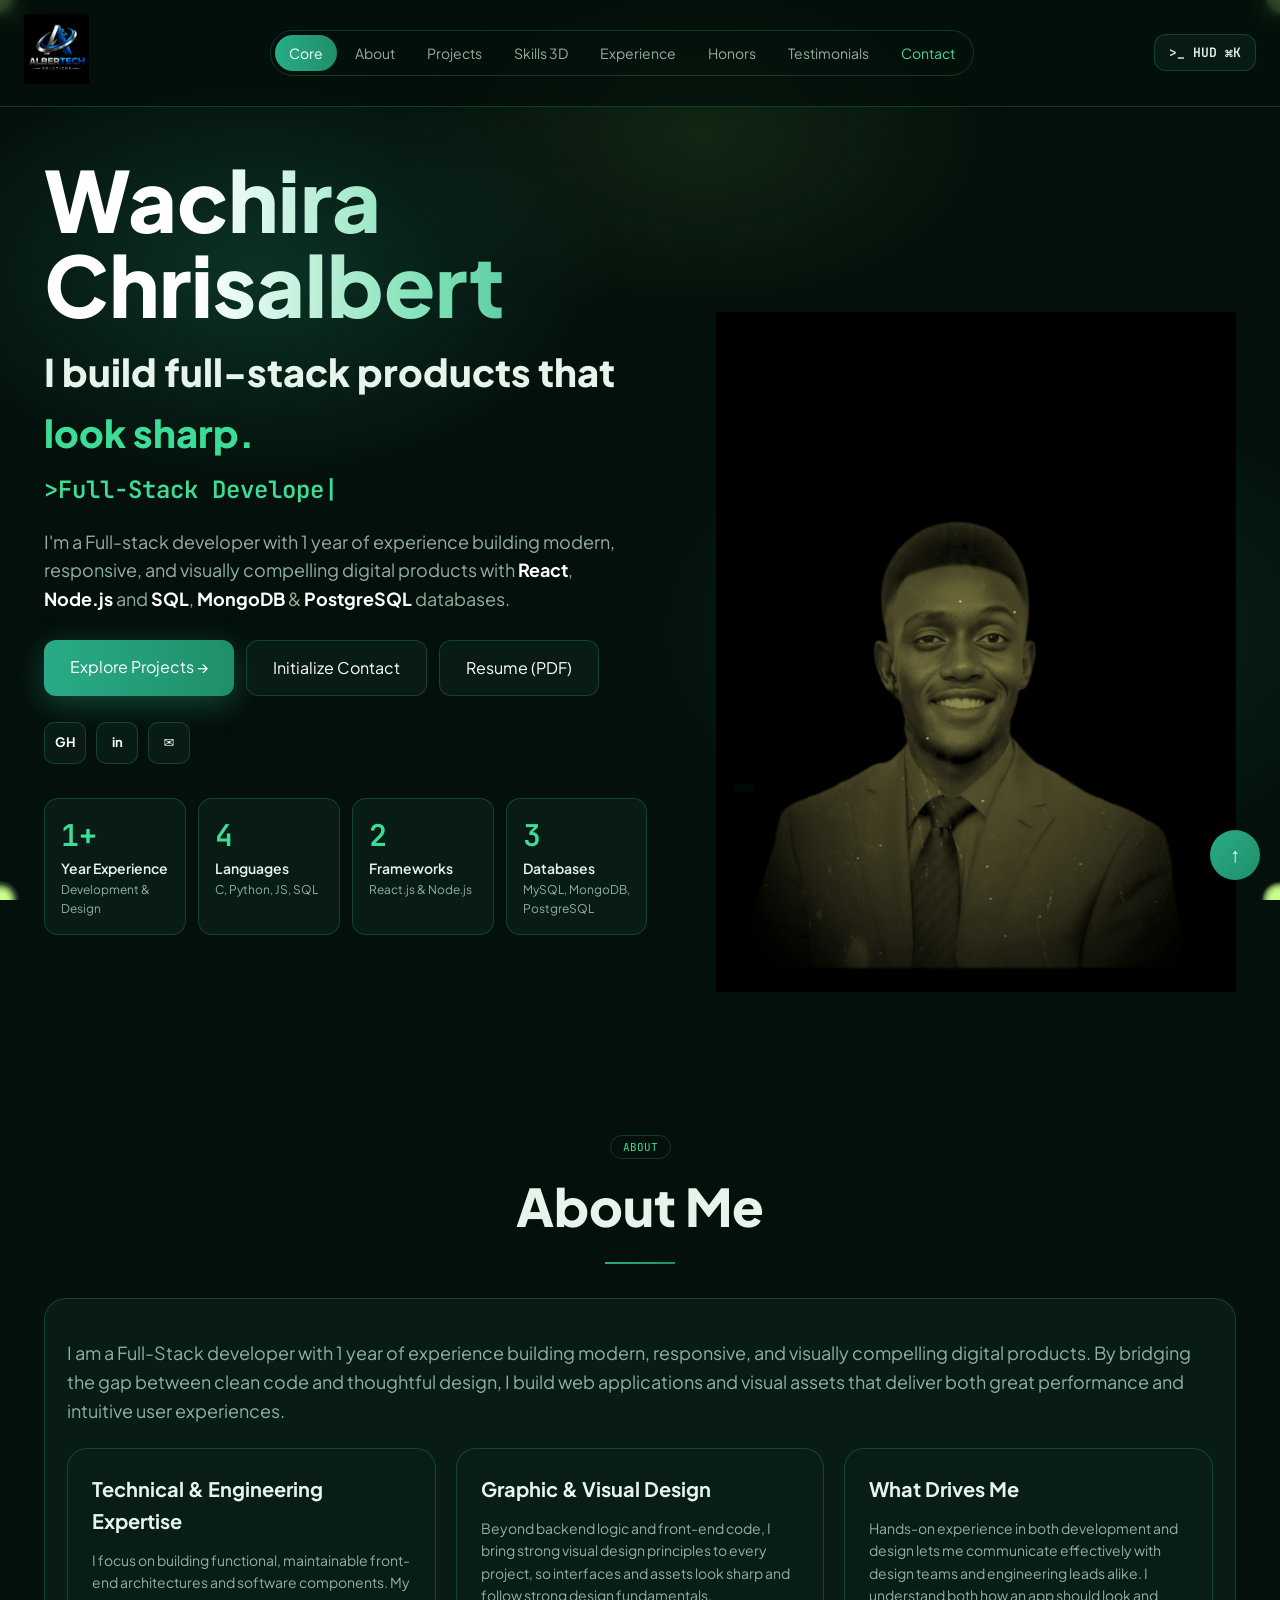
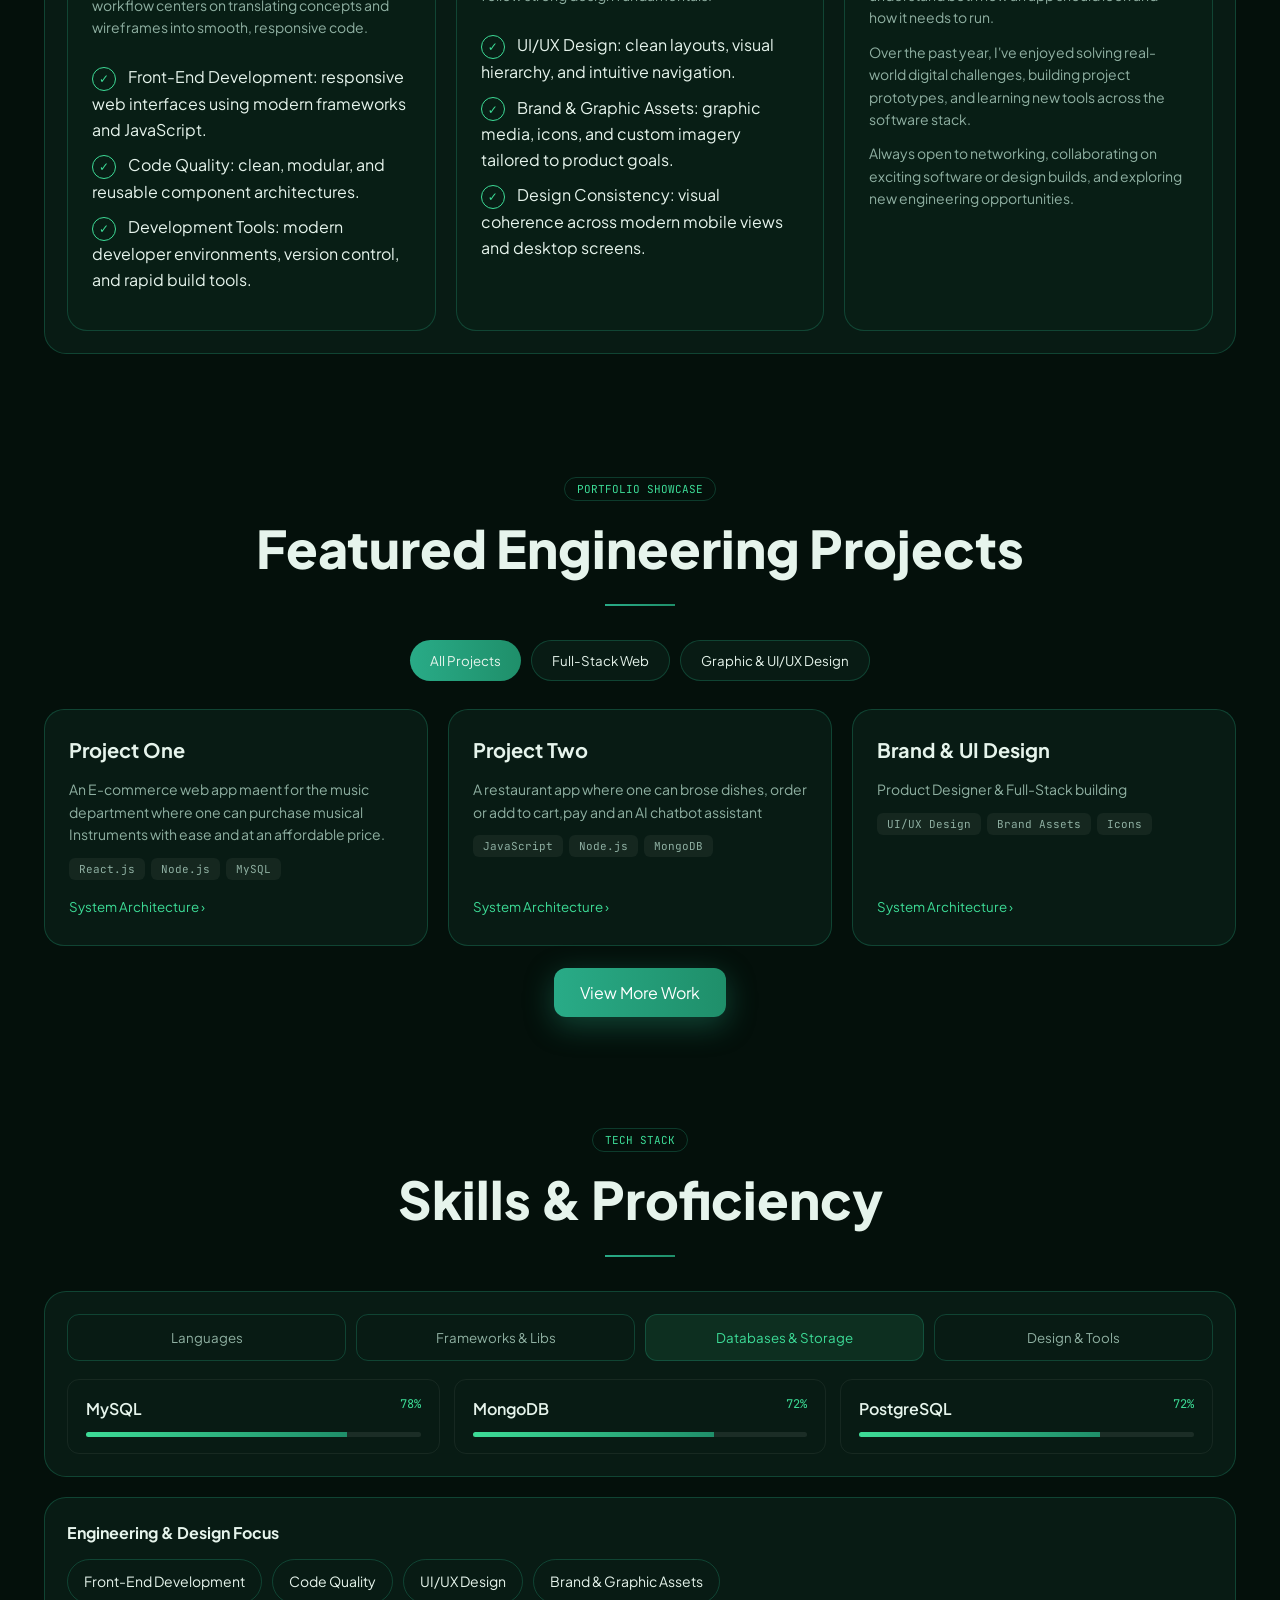
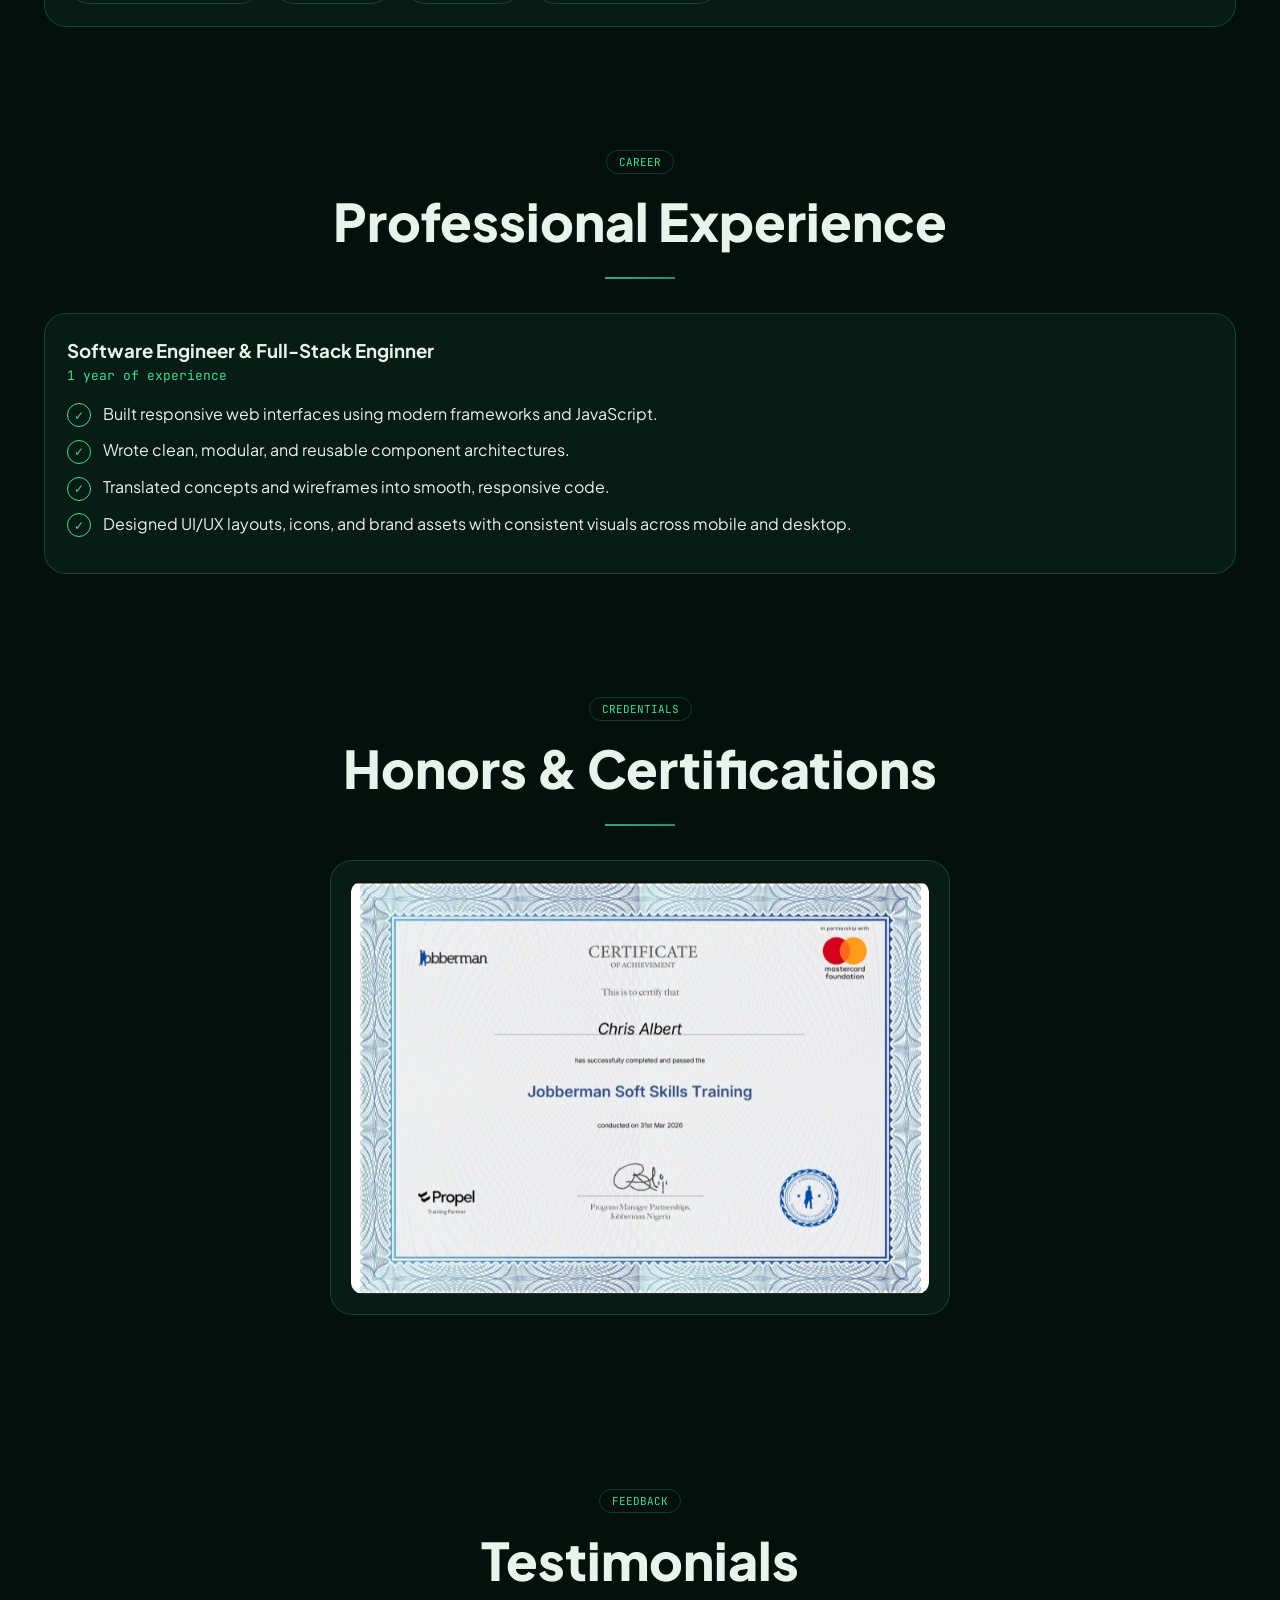
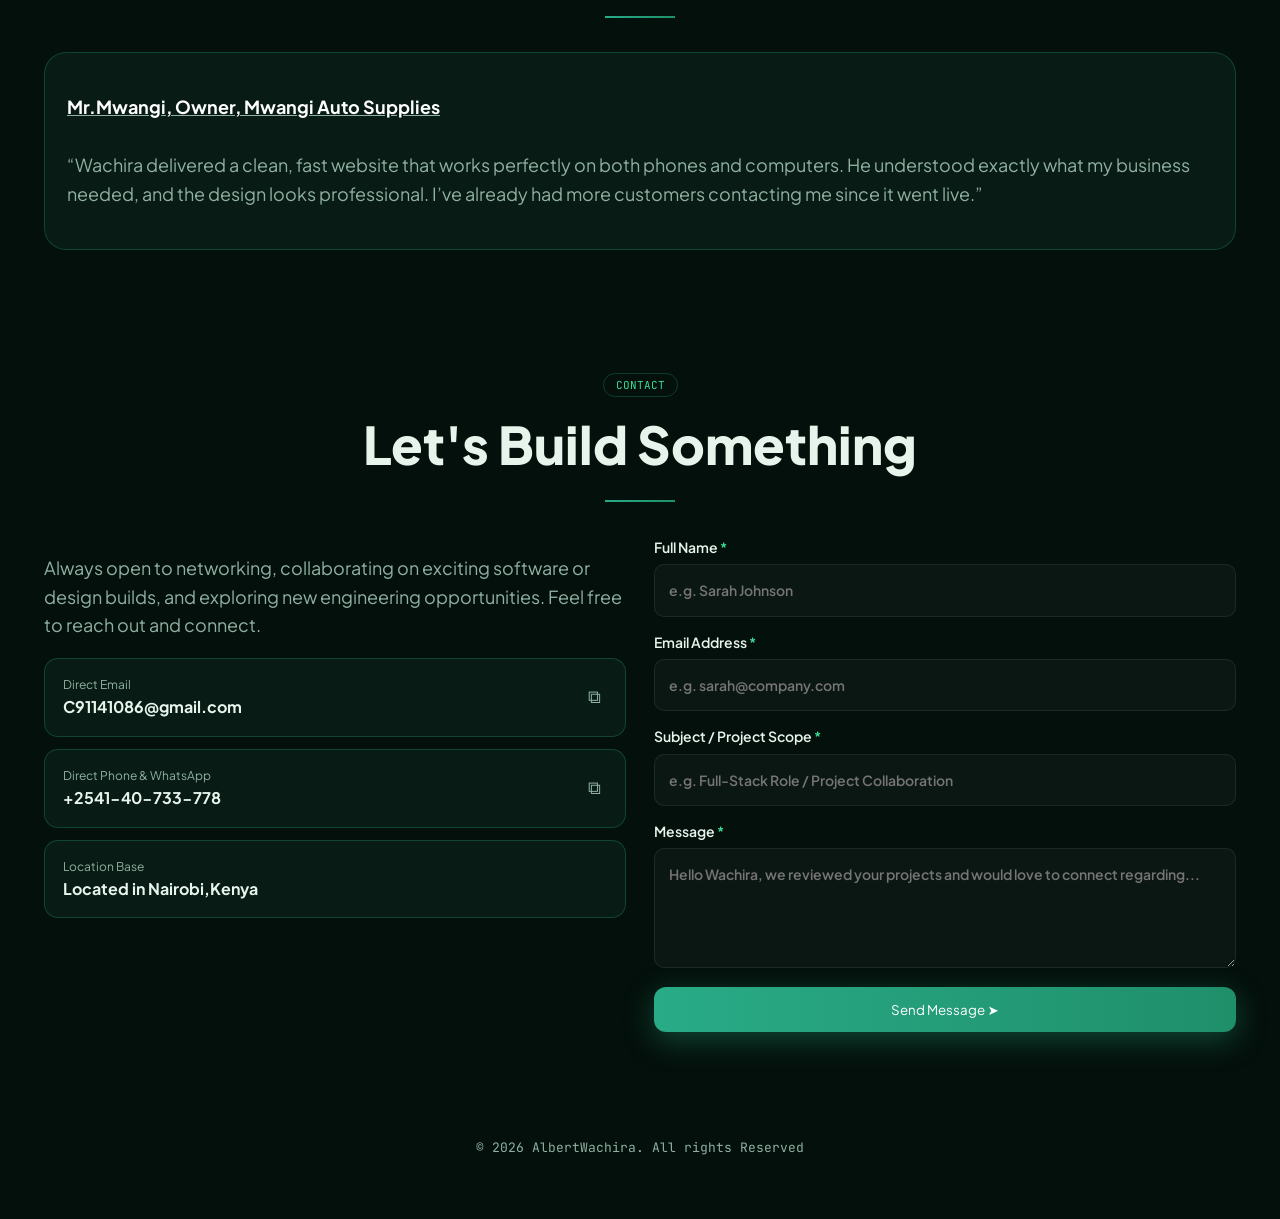
==== wachira-portfolio/index.html @ d49b5903 "my potiforlio" ====
<!DOCTYPE html>
<html lang="en">
<head>
<meta charset="utf-8">
<meta name="viewport" content="width=device-width, initial-scale=1, viewport-fit=cover">

<title>Wachira Chrisalbert | Full-Stack Developer</title>
<link href="https://fonts.googleapis.com/css2?family=Plus+Jakarta+Sans:wght@400;600;800&family=JetBrains+Mono:wght@400;600&display=swap" rel="stylesheet">
<link rel="stylesheet" href="style.css">
</head>
<body>
<div class="mist"></div><canvas id="sky"></canvas>
<header>
  <div class="logo"><img src="../images/ChatGPT Image Aug 20, 2026, 05_46_05 PM (1).png" alt="" width="65" height="70"></div>
  <nav id="nav">
    <a href="#core" class="on">Core</a><a href="#about">About</a><a href="#projects">Projects</a><a href="#skills">Skills 3D</a><a href="#exp">Experience</a><a href="#honors">Honors</a><a href="#testi">Testimonials</a><a href="#contact" class="ct">Contact</a>
  </nav>
  <button class="hud" onclick="document.getElementById('contact').scrollIntoView()">&gt;_ HUD ⌘K</button>
  <button class="burger" id="burger" aria-label="Toggle menu" aria-expanded="false"><span></span><span></span><span></span></button>
</header>

<main>
<section id="core" class="hero">
  <div>
    <h1>Wachira Chrisalbert</h1>
    <h2 class="tag">I build full-stack products that <em>look sharp.</em></h2>
    <div class="typed" id="typed"></div>
    <p class="lead">I'm a Full-stack developer with 1 year of experience building modern, responsive, and visually compelling digital products with <b>React</b>, <b>Node.js</b> and <b>SQL</b>, <b>MongoDB</b> &amp; <b>PostgreSQL</b> databases.</p>
    <div class="btns"><a class="btn pri" href="#projects">Explore Projects →</a><a class="btn" href="#contact">Initialize Contact</a><a class="btn" href="#">Resume (PDF)</a></div>
    <div class="soc"><a href="#">GH</a><a href="#">in</a><a href="#contact">✉</a></div>
    <div class="stats">
      <div class="stat"><b>1+</b><span>Year Experience</span><small>Development &amp; Design</small></div>
      <div class="stat"><b>4</b><span>Languages</span><small>C, Python, JS, SQL</small></div>
      <div class="stat"><b>2</b><span>Frameworks</span><small>React.js &amp; Node.js</small></div>
      <div class="stat"><b>3</b><span>Databases</span><small>MySQL, MongoDB, PostgreSQL</small></div>
    </div>
  </div>
  <div>
    <!-- <div class="modes"><button class="on" data-m="core">3D Quantum Core</button><button data-m="id">Holo Identity</button></div> -->
    <div class="stage">
      <!-- <div id="coreV"><div class="ring"></div><div class="orb"></div></div> -->
      <div class="photo" id="idV"><div><br><small><img src="../images/Dofoto_20260329_093539762 (1).jpg" alt=""></small></div><div class="cap"></div></div>
    </div>
  </div>
</section>
  <br><br>
<section id="about"><div class="sec-h"><br><span class="chip">ABOUT</span><br><h2>About Me</h2><hr></div>
  <div class="panel">
    <p class="lead" style="max-width:none">I am a Full-Stack developer with 1 year of experience building modern, responsive, and visually compelling digital products. By bridging the gap between clean code and thoughtful design, I build web applications and visual assets that deliver both great performance and intuitive user experiences.</p>
    <div class="grid3" style="margin-top:22px">
      <div class="card"><h3>Technical &amp; Engineering Expertise</h3><p>I focus on building functional, maintainable front-end architectures and software components. My workflow centers on translating concepts and wireframes into smooth, responsive code.</p>
        <ul class="ck"><li>Front-End Development: responsive web interfaces using modern frameworks and JavaScript.</li><li>Code Quality: clean, modular, and reusable component architectures.</li><li>Development Tools: modern developer environments, version control, and rapid build tools.</li></ul></div>
      <div class="card"><h3>Graphic &amp; Visual Design</h3><p>Beyond backend logic and front-end code, I bring strong visual design principles to every project, so interfaces and assets look sharp and follow strong design fundamentals.</p>
        <ul class="ck"><li>UI/UX Design: clean layouts, visual hierarchy, and intuitive navigation.</li><li>Brand &amp; Graphic Assets: graphic media, icons, and custom imagery tailored to product goals.</li><li>Design Consistency: visual coherence across modern mobile views and desktop screens.</li></ul></div>
      <div class="card"><h3>What Drives Me</h3><p>Hands-on experience in both development and design lets me communicate effectively with design teams and engineering leads alike. I understand both how an app should look and how it needs to run.</p><p>Over the past year, I've enjoyed solving real-world digital challenges, building project prototypes, and learning new tools across the software stack.</p><p>Always open to networking, collaborating on exciting software or design builds, and exploring new engineering opportunities.</p></div>
    </div>
  </div>
</section>

<section id="projects">
  <div class="sec-h"><span class="chip">PORTFOLIO SHOWCASE</span><h2>Featured Engineering Projects</h2><hr></div>
  <div class="filters" id="filters"><button class="on" data-f="all">All Projects</button><button data-f="web">Full-Stack Web</button><button data-f="design">Graphic &amp; UI/UX Design</button></div>
  <div class="grid3" id="pgrid"></div>
  <div class="center"><a class="btn pri" href="#">View More Work</a></div>
</section>

<section id="skills">
  <div class="sec-h"><span class="chip">TECH STACK</span><h2>Skills &amp; Proficiency</h2><hr></div>
  <div class="panel">
    <div class="tabs" id="stabs"></div>
    <div class="bars" id="sbars"></div>
  </div>
  <div class="panel" style="margin-top:20px"><b> Engineering &amp; Design Focus</b>
    <div class="pills"><span>Front-End Development</span><span>Code Quality</span><span>UI/UX Design</span><span>Brand &amp; Graphic Assets</span></div></div>
</section>

<section id="exp">
  <div class="sec-h"><span class="chip">CAREER</span><h2>Professional Experience</h2><hr></div>
  <div class="panel">
    <h3 style="margin:0">Software Engineer &amp; Full-Stack Enginner</h3>
    <div class="mono" style="color:var(--cy);font-size:13px">1 year of experience</div>
    <ul class="ck">
      <li>Built responsive web interfaces using modern frameworks and JavaScript.</li>
      <li>Wrote clean, modular, and reusable component architectures.</li>
      <li>Translated concepts and wireframes into smooth, responsive code.</li>
      <li>Designed UI/UX layouts, icons, and brand assets with consistent visuals across mobile and desktop.</li>
    </ul>
  </div>
</section>

<section id="honors">
  <div class="sec-h"><span class="chip">CREDENTIALS</span><h2>Honors &amp; Certifications</h2><hr></div>
  <div class="panel"><img src="../images/Screenshot_20260422_094824_com_android_chrome_ChromeTabbedActivity.jpg" alt="" width="300" height="250"</div>
</section>
<br><br>

<section id="testi"><div class="sec-h"><span class="chip">FEEDBACK</span><h2>Testimonials</h2><hr></div>
  <div class="panel"><p class="lead" style="max-width:none"> <u><b>Mr.Mwangi, Owner, Mwangi Auto Supplies</b></u><br><br>

“Wachira delivered a clean, fast website that works perfectly on both phones and computers. He understood exactly what my business needed, and the design looks professional. I’ve already had more customers contacting me since it went live.”</p></div>
</section>

<section id="contact">
  <div class="sec-h"><span class="chip">CONTACT</span><h2>Let's Build Something</h2><hr></div>
  <div class="two">
    <div>
      <p class="lead">Always open to networking, collaborating on exciting software or design builds, and exploring new engineering opportunities. Feel free to reach out and connect.</p>
      <div class="info"><div><small>Direct Email</small><b>C91141086@gmail.com</b></div><button onclick="void 0" aria-label="Copy email">⧉</button></div>
      <div class="info"><div><small>Direct Phone &amp; WhatsApp</small><b>+2541-40-733-778</b></div><button onclick="void 0" aria-label="Copy phone">⧉</button></div>
      <div class="info"><div><small>Location Base</small><b>Located in Nairobi,Kenya</b></div></div>
      <!-- <a class="btn pri" style="display:inline-block" href="#">Download Resume (PDF) ↗</a> -->
    </div>
    <!-- <div class="panel"><form class="form" onsubmit="event.preventDefault();this.querySelector('button').textContent='Message ready — connect a backend to send'">

      <label>Full Name <u>*</u><input required placeholder="e.g. Sarah Johnson"></label>
      <label>Email Address <u>*</u><input type="email" required placeholder="e.g. sarah@company.com"></label>
      <label>Subject / Project Scope <u>*</u><input required placeholder="e.g. Full-Stack Role / Project Collaboration"></label>
      <label>Message Transmission <u>*</u><textarea rows="4" required placeholder="Hello Wachira, we reviewed your projects and would love to connect regarding..."></textarea></label>
      <button class="btn pri" style="width:100%">Dispatch Message ➤</button>
    </form></div> -->
    <div>
    <form class="form" id="contactForm" action="https://formspree.io/f/mqpewjvj" method="POST">
  <label>Full Name <u>*</u><input name="name" required placeholder="e.g. Sarah Johnson"></label>
  <label>Email Address <u>*</u><input name="email" type="email" required placeholder="e.g. sarah@company.com"></label>
  <label>Subject / Project Scope <u>*</u><input name="subject" required placeholder="e.g. Full-Stack Role / Project Collaboration"></label>
  <label>Message <u>*</u><textarea name="message" rows="4" required placeholder="Hello Wachira, we reviewed your projects and would love to connect regarding..."></textarea></label>
  <button class="btn pri" style="width:100%" id="sendBtn">Send Message ➤</button>
  <p id="formMsg" style="margin:0;font-size:14px"></p>
</form>
  </div>
</section>
</main>
<footer><p>&copy; 2026 AlbertWachira. All rights Reserved</p></footer>
<button class="up" onclick="scrollTo({top:0})" aria-label="Back to top">↑</button>

<dialog id="dlg"></dialog>

<script src="script.js"></script>
</body>
</html>
---- wachira-portfolio/style.css ----
:root{--bg:#04100b;--panel:rgba(10,32,24,.72);--line:rgba(41,171,135,.28);--text:#e6f4ec;--mute:#8fb0a2;--cy:#3ddc97;--vi:#1f8f6a;--bl:#29ab87;box-sizing:border-box;padding-top:env(safe-area-inset-top,0px);padding-bottom:env(safe-area-inset-bottom,0px)}
html{scroll-behavior:smooth;scroll-padding-top:90px}
*{box-sizing:border-box}
body{margin:0;background:var(--bg);color:var(--text);font-family:'Plus Jakarta Sans',system-ui,sans-serif;line-height:1.6}
canvas#sky{position:fixed;inset:0;z-index:0}
.mist{position:fixed;inset:-20%;z-index:0;pointer-events:none;background:radial-gradient(40% 35% at 20% 30%,rgba(41,171,135,.22),transparent 70%),radial-gradient(45% 40% at 80% 70%,rgba(31,143,106,.2),transparent 70%),radial-gradient(35% 30% at 55% 15%,rgba(120,200,90,.12),transparent 70%);animation:mist 28s ease-in-out infinite alternate}
@keyframes mist{from{transform:translate3d(-4%,-2%,0) scale(1)}to{transform:translate3d(5%,4%,0) scale(1.12)}}
.mono{font-family:'JetBrains Mono',ui-monospace,monospace}
header{position:sticky;top:env(safe-area-inset-top,0px);z-index:10;display:flex;align-items:center;justify-content:space-between;gap:12px;padding:14px 24px;background:rgba(4,16,11,.72);backdrop-filter:blur(12px);border-bottom:1px solid var(--line)}
.logo{font-family:'JetBrains Mono',monospace;font-weight:600}.logo i{color:#c8e86b;font-style:normal}.logo b{color:var(--cy);font-weight:600}
nav{display:flex;gap:4px;overflow-x:auto;padding:4px;border:1px solid var(--line);border-radius:99px}
nav a{color:var(--mute);text-decoration:none;font-size:14px;padding:7px 14px;border-radius:99px;white-space:nowrap}
nav a.on{background:linear-gradient(90deg,var(--bl),var(--vi));color:#fff}
nav a.ct{color:var(--cy)}
.hud{border:1px solid var(--line);background:var(--panel);color:var(--text);padding:9px 14px;border-radius:12px;font:600 13px 'JetBrains Mono',monospace;cursor:pointer}
main{position:relative;z-index:1;max-width:1240px;margin:0 auto;padding:0 24px}
section{padding:90px 0 30px}
.hero{display:grid;grid-template-columns:1.1fr 1fr;gap:40px;align-items:center;min-height:86vh;padding-top:50px}
h1{font-size:clamp(44px,7vw,84px);line-height:1.02;margin:0 0 14px;font-weight:800;background:linear-gradient(90deg,#fff 25%,#7be0b4 65%,var(--bl));-webkit-background-clip:text;background-clip:text;color:transparent}
h2.tag{font-size:clamp(24px,3.4vw,38px);margin:0 0 10px;font-weight:800}
h2.tag em{font-style:normal;color:var(--cy)}
.typed{font:600 24px 'JetBrains Mono',monospace;color:var(--cy);min-height:36px}
.typed:after{content:"|";animation:bl 1s steps(1) infinite}@keyframes bl{50%{opacity:0}}
.lead{color:var(--mute);font-size:18px;max-width:600px}.lead b{color:#fff}
.btns{display:flex;flex-wrap:wrap;gap:12px;margin:26px 0}
.btn{padding:14px 26px;border-radius:12px;border:1px solid var(--line);background:var(--panel);color:#fff;font:600 15px inherit;font-family:inherit;text-decoration:none;cursor:pointer}
.btn.pri{border:0;background:linear-gradient(90deg,var(--bl),var(--vi));box-shadow:0 8px 30px rgba(41,171,135,.35)}
.soc{display:flex;gap:10px}.soc a{width:42px;height:42px;display:grid;place-items:center;border:1px solid var(--line);border-radius:10px;background:var(--panel);color:#fff;text-decoration:none;font-size:13px;font-weight:700}
.stats{display:grid;grid-template-columns:repeat(4,1fr);gap:12px;margin-top:34px}
.stat{padding:16px;border:1px solid var(--line);border-radius:14px;background:var(--panel)}
.stat b{display:block;font:600 30px 'JetBrains Mono',monospace;color:var(--cy)}.stat span{font-weight:600;font-size:14px}.stat small{display:block;color:var(--mute);font-size:12px}
.stage{position:relative;aspect-ratio:1;max-width:520px;margin-left:auto;width:100%}
.modes{display:flex;gap:8px;justify-content:center;margin-bottom:10px}
.modes button{padding:10px 18px;border-radius:99px;border:1px solid var(--line);background:var(--panel);color:var(--mute);font:600 14px inherit;font-family:inherit;cursor:pointer}
.modes button.on{background:linear-gradient(90deg,var(--bl),var(--vi));color:#fff;border:0}
.orb{position:absolute;inset:14%;border-radius:50%;background:radial-gradient(circle at 35% 30%,#4fd6a0,#1d7a58 55%,#0a3325);box-shadow:0 0 70px rgba(41,171,135,.5)}
.orb:before{content:"";position:absolute;inset:-9%;border-radius:50%;border:1px solid rgba(61,220,151,.6);background:repeating-linear-gradient(90deg,transparent 0 18px,rgba(61,220,151,.18) 18px 19px),repeating-linear-gradient(0deg,transparent 0 18px,rgba(61,220,151,.18) 18px 19px);animation:sp 24s linear infinite}
.ring{position:absolute;inset:3%;border-radius:50%;border:2px solid var(--bl);transform:rotateX(68deg) rotate(0);animation:rg 14s linear infinite}
@keyframes sp{to{transform:rotate(360deg)}}@keyframes rg{to{transform:rotateX(68deg) rotate(360deg)}}
.photo{  width:100%;
  height:100%;
  object-fit:cover;          /* fills the square and crops the extra */
  object-position:center top; /* keeps the face in view; change to center if needed */
  border-radius:22px;
  display:block;
}

/* keep the caption readable on top of the photo */
.cap{
  background:rgba(4,16,11,.6);
  padding:4px 10px;
  border-radius:8px;}
.photo.show{display:grid}
.cap{position:absolute;left:18px;bottom:14px;font:12px 'JetBrains Mono',monospace;color:var(--text)}
.sec-h{text-align:center;margin-bottom:34px}.sec-h h2{font-size:clamp(30px,4.6vw,52px);margin:6px 0;font-weight:800}
.sec-h hr{width:70px;border:0;height:2px;background:linear-gradient(90deg,var(--bl),var(--vi));margin:14px auto}
.chip{display:inline-block;font:11px 'JetBrains Mono',monospace;color:var(--cy);border:1px solid var(--line);padding:4px 12px;border-radius:99px}
.filters{display:flex;flex-wrap:wrap;gap:10px;justify-content:center;margin-bottom:28px}
.filters button{padding:11px 20px;border-radius:99px;border:1px solid var(--line);background:var(--panel);color:var(--text);font:600 14px inherit;font-family:inherit;cursor:pointer}
.filters button.on{background:linear-gradient(90deg,var(--bl),var(--vi));border:0}
.grid3{display:grid;grid-template-columns:repeat(auto-fit,minmax(280px,1fr));gap:20px}
.card{border:1px solid var(--line);background:var(--panel);border-radius:20px;padding:24px;display:flex;flex-direction:column;gap:12px}
.card h3{margin:0;font-size:20px}.card p{margin:0;color:var(--mute);font-size:14px}
.tags{display:flex;flex-wrap:wrap;gap:6px}.tags span{font:11px 'JetBrains Mono',monospace;background:rgba(255,255,255,.05);padding:4px 10px;border-radius:6px;color:var(--mute)}
.card button.arch{margin-top:auto;background:none;border:0;color:var(--cy);font:600 15px inherit;font-family:inherit;text-align:left;cursor:pointer;padding:6px 0}
.center{text-align:center;margin-top:34px}
.panel{border:1px solid var(--line);background:var(--panel);border-radius:22px;padding:22px}
.tabs{display:flex;flex-wrap:wrap;gap:10px;margin-bottom:18px}
.tabs button{flex:1;min-width:150px;padding:14px;border-radius:12px;border:1px solid var(--line);background:transparent;color:var(--mute);font:600 14px inherit;font-family:inherit;cursor:pointer}
.tabs button.on{background:rgba(61,220,151,.1);color:var(--cy)}
.bars{display:grid;grid-template-columns:repeat(auto-fit,minmax(300px,1fr));gap:14px}
.bar{padding:16px 18px;border:1px solid rgba(255,255,255,.06);border-radius:12px}
.bar div.r{display:flex;justify-content:space-between;font-weight:600}.bar div.r span{color:var(--cy);font:12px 'JetBrains Mono',monospace}
.bar i{display:block;height:5px;border-radius:9px;background:rgba(255,255,255,.08);margin-top:10px;overflow:hidden}.bar i:after{content:"";display:block;height:100%;width:var(--w);background:linear-gradient(90deg,var(--cy),var(--vi))}
.pills{display:flex;flex-wrap:wrap;gap:10px;margin-top:14px}.pills span{border:1px solid var(--line);padding:10px 16px;border-radius:99px;font-size:14px}
.ck{list-style:none;padding:0;margin:14px 0;display:grid;gap:10px}.ck li:before{content:"✓";color:var(--cy);border:1px solid var(--cy);border-radius:50%;display:inline-grid;place-items:center;width:22px;height:22px;font-size:12px;margin-right:12px}
.cert{height:120px;border-radius:8px;background:#f5f5f2;color:#333;display:grid;place-items:center;font-family:Georgia,serif;text-align:center;font-size:14px}
.form{display:grid;gap:14px}.form label{font-weight:600;font-size:14px}.form label u{color:var(--cy);text-decoration:none}
.form input,.form textarea{width:100%;margin-top:6px;padding:14px;border-radius:10px;border:1px solid rgba(255,255,255,.08);background:rgba(255,255,255,.03);color:#fff;font:inherit}
.two{display:grid;grid-template-columns:1fr 1fr;gap:28px}
.info{display:flex;align-items:center;justify-content:space-between;gap:12px;padding:16px 18px;border:1px solid var(--line);border-radius:14px;background:var(--panel);margin-bottom:12px}
.info small{display:block;color:var(--mute);font-size:12px}.info button{background:none;border:0;color:var(--mute);cursor:pointer;font-size:18px}
dialog{max-width:640px;width:calc(100% - 32px);border:1px solid var(--line);border-radius:22px;background:#07180f;color:var(--text);padding:28px}
dialog::backdrop{background:rgba(0,0,0,.65);backdrop-filter:blur(4px)}
dialog h4{margin:18px 0 4px;color:#fff}
.up{position:fixed;right:20px;bottom:calc(20px + env(safe-area-inset-bottom,0px));z-index:9;width:50px;height:50px;border-radius:50%;border:0;background:linear-gradient(135deg,var(--bl),var(--vi));color:#fff;font-size:20px;cursor:pointer}
footer{position:relative;z-index:1;text-align:center;color:var(--mute);padding:50px 0;font:13px 'JetBrains Mono',monospace}
@media(max-width:860px){.hero,.two{grid-template-columns:1fr}.stage{margin:0 auto}.stats{grid-template-columns:1fr 1fr}header{flex-wrap:wrap}nav{order:3;width:100%}}
@media(prefers-reduced-motion:reduce){*{animation:none!important;scroll-behavior:auto}}
/* stop anything from creating sideways scroll */
html,body{max-width:100%;overflow-x:clip}

/* the mist layer was larger than the screen: keep it inside */
.mist{inset:0;overflow:hidden}
.mist{animation:none;transform:none}

/* let grid/flex children shrink instead of pushing the page wider */
.hero>*,.two>*,.grid3>*,.card,.panel,.info>*{min-width:0}
img,canvas,video{max-width:100%}
.lead,.info b,.card p,.ck li{overflow-wrap:anywhere}

@media(max-width:860px){
  main{padding:0 16px}

  /* remove the big desktop-sized gaps */
  section{padding:56px 0 16px}
  .hero{min-height:auto;padding-top:24px;gap:28px}

  h1{font-size:clamp(34px,10vw,52px)}
  h2.tag{font-size:clamp(20px,5.5vw,28px)}
  .typed{font-size:17px;min-height:28px}
  .lead{font-size:16px}

  .btns .btn{flex:1 1 100%;text-align:center}
  .stats{grid-template-columns:1fr 1fr}
  .stat b{font-size:24px}

  /* keep the 3D core / photo inside the screen */
  .stage{max-width:min(100%,380px);margin:0 auto}
  .ring{inset:8%}

  .bars{grid-template-columns:1fr}
  .tabs button{min-width:calc(50% - 5px)}
  .grid3{grid-template-columns:1fr}
  .two{gap:20px}
  .sec-h h2{font-size:clamp(26px,8vw,38px)}

  .up{width:44px;height:44px;right:14px}
}
/* hamburger button: hidden on desktop */
.burger{
  display:none;
  width:44px;height:44px;
  border:1px solid var(--line);
  border-radius:12px;
  background:var(--panel);
  cursor:pointer;
  flex-direction:column;
  align-items:center;
  justify-content:center;
  gap:5px;
  padding:0;
}
.burger span{
  display:block;
  width:20px;height:2px;
  background:var(--text);
  border-radius:2px;
  transition:transform .3s, opacity .3s;
}
/* turns into an X when open */
.burger.open span:nth-child(1){transform:translateY(7px) rotate(45deg)}
.burger.open span:nth-child(2){opacity:0}
.burger.open span:nth-child(3){transform:translateY(-7px) rotate(-45deg)}

@media(max-width:860px){
  .burger{display:flex}
  .hud{display:none}            /* optional: saves space on phones */
  header{flex-wrap:nowrap}

  nav{
    display:none;               /* hidden until the burger is tapped */
    position:absolute;
    top:100%;left:0;right:0;
    flex-direction:column;
    gap:4px;
    padding:14px 24px 18px;
    border:0;
    border-bottom:1px solid var(--line);
    border-radius:0;
    background:rgba(4,16,11,.96);   /* use rgba(5,6,15,.96) for the Mahzil site */
    backdrop-filter:blur(12px);
    overflow:visible;
    width:auto;
  }
  nav.open{display:flex}
  nav a{padding:12px 14px;font-size:16px}
}
/* Honors card: centered, with the certificate fitted inside */
#honors .panel{
  max-width:620px;      /* card width: make it smaller or bigger */
  margin:0 auto;        /* centers the card */
  padding:20px;
  text-align:center;
}

#honors .panel img{
  display:block;
  width:100%;           /* fills the card */
  height:auto;          /* keeps the certificate's proportions */
  margin:0 auto;
  border-radius:12px;
}
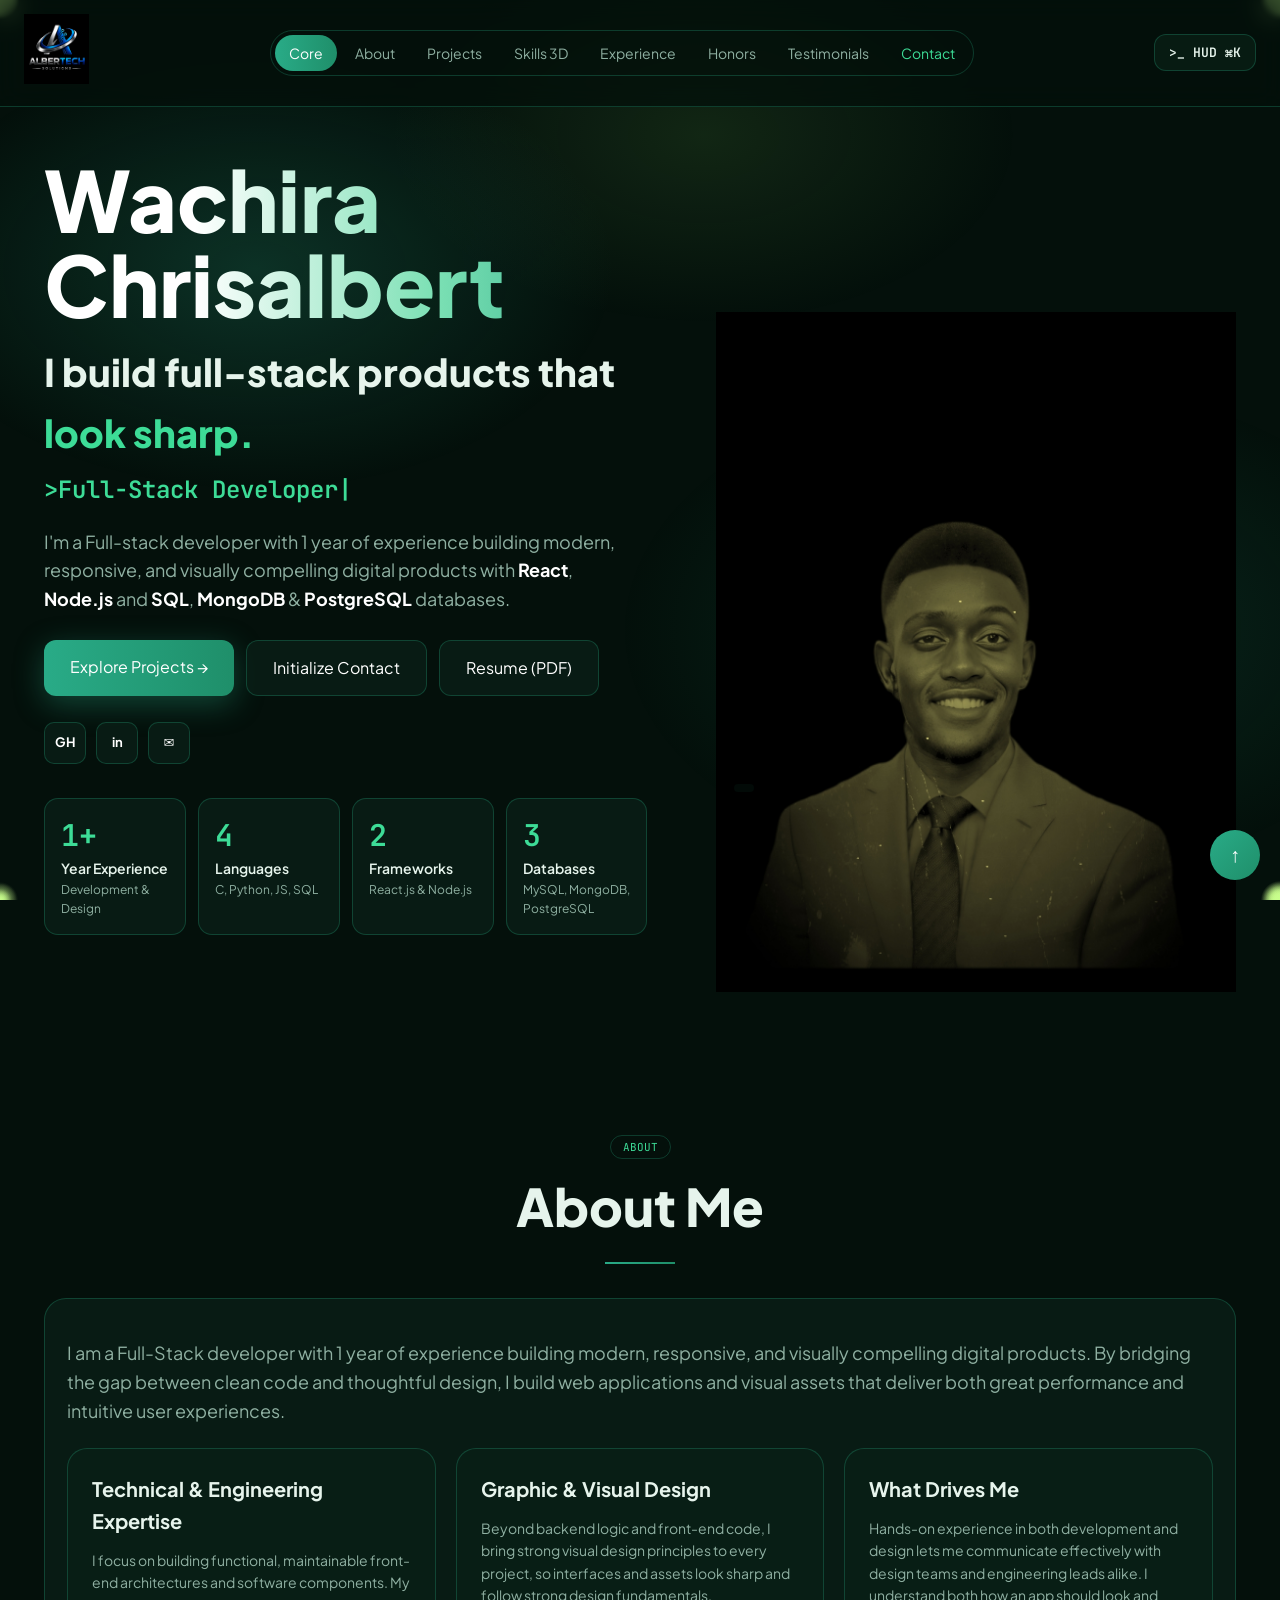
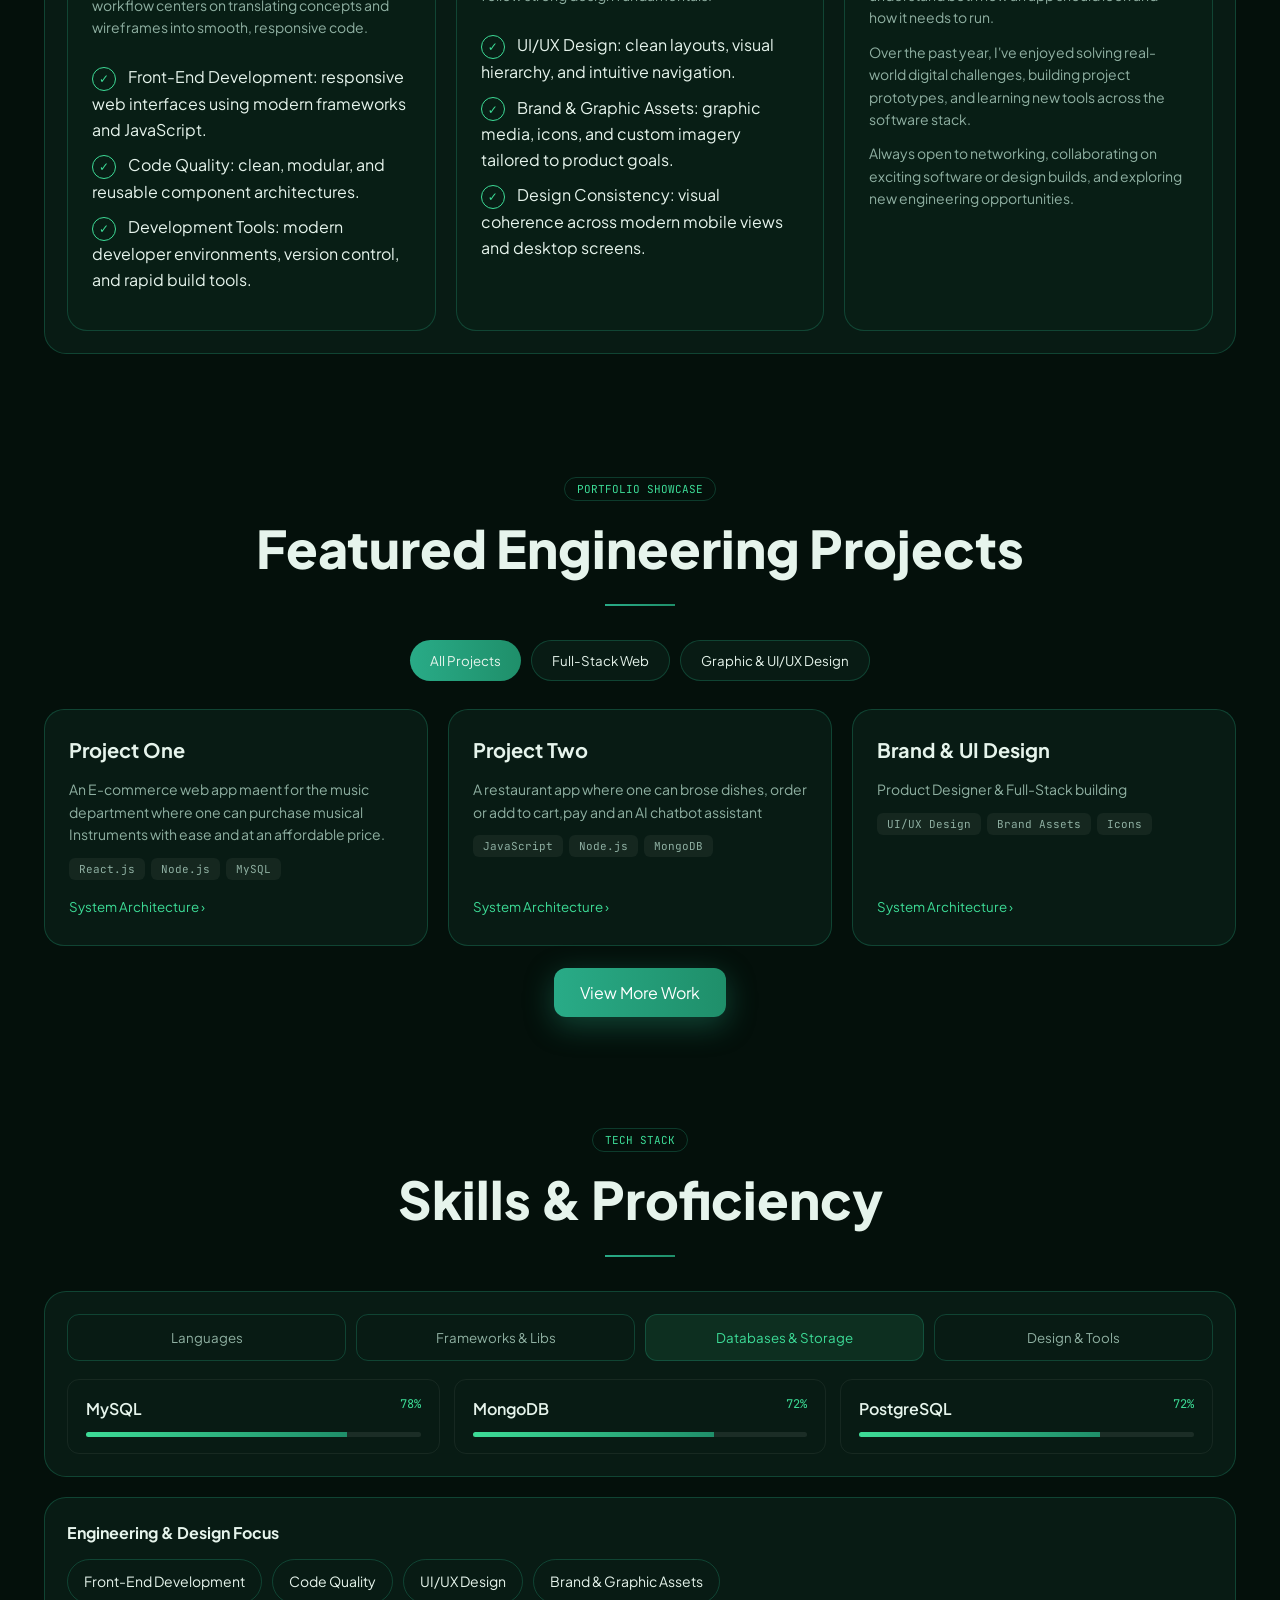
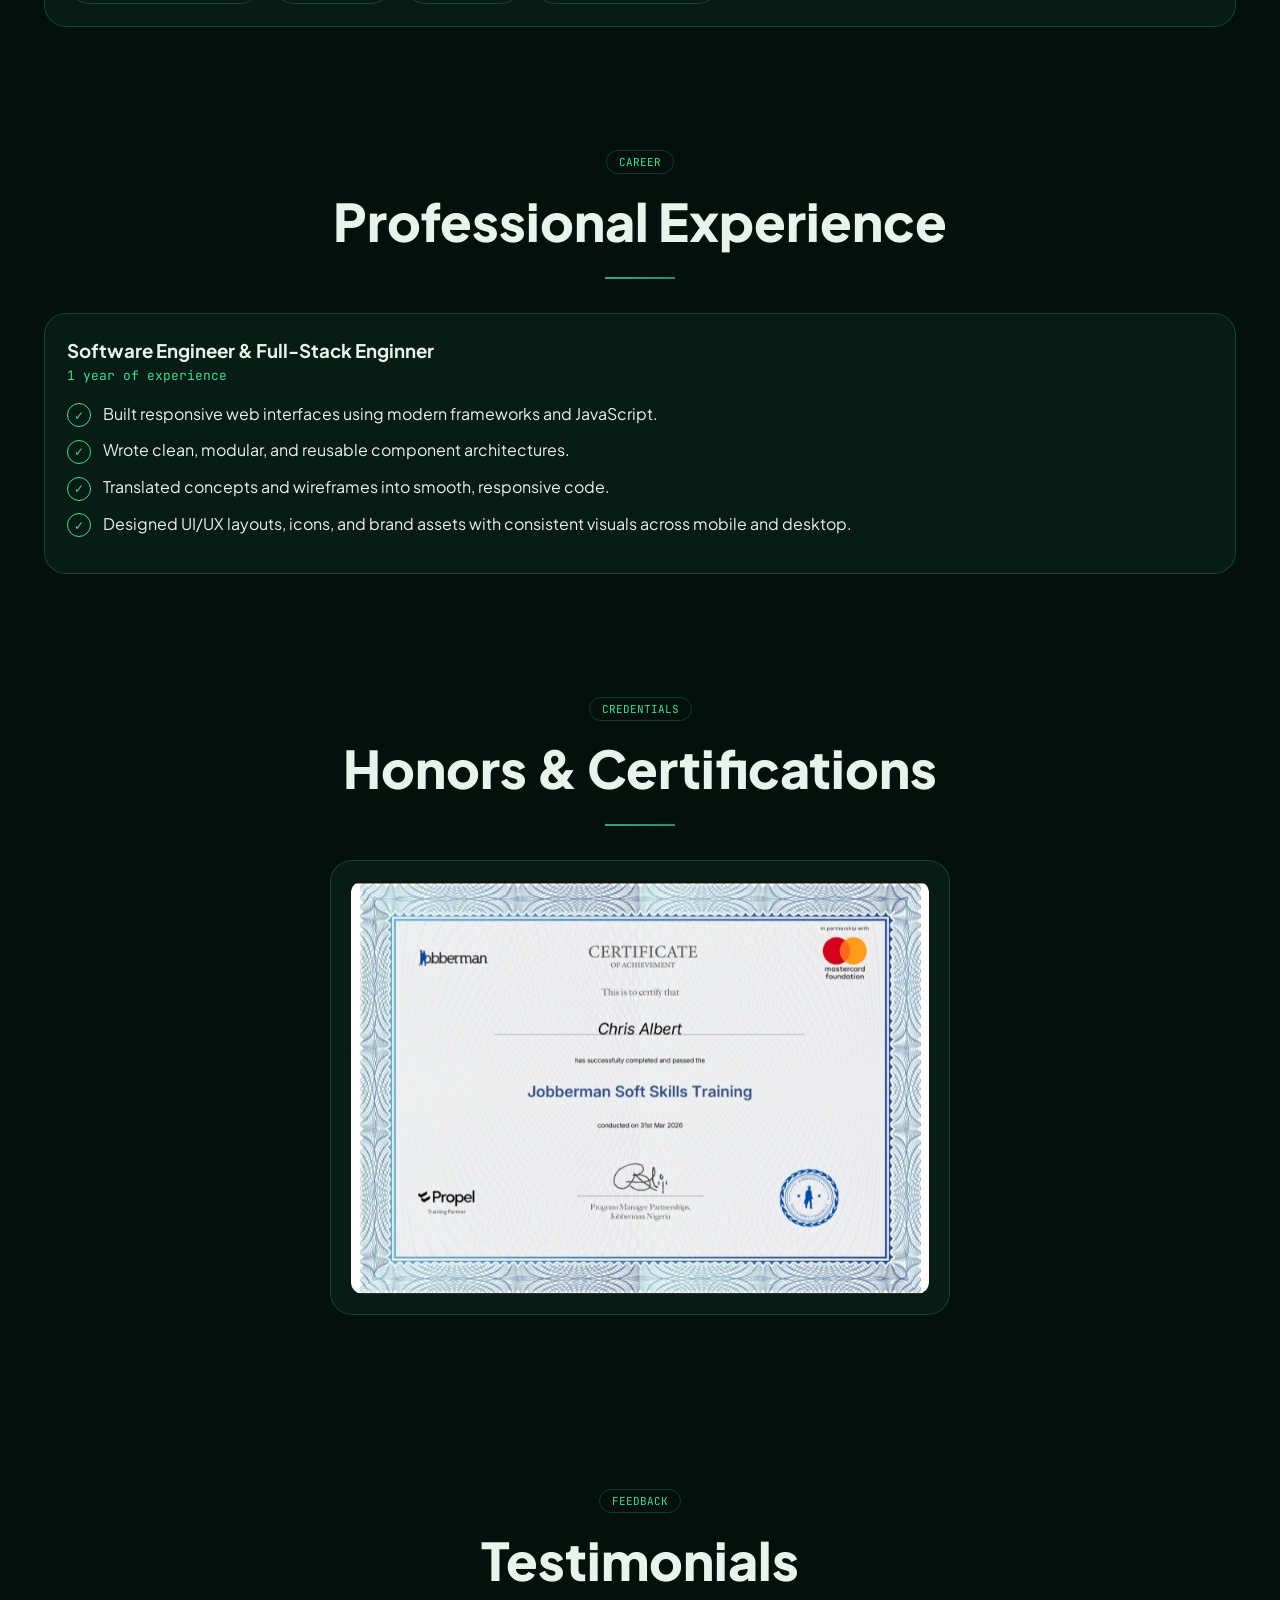
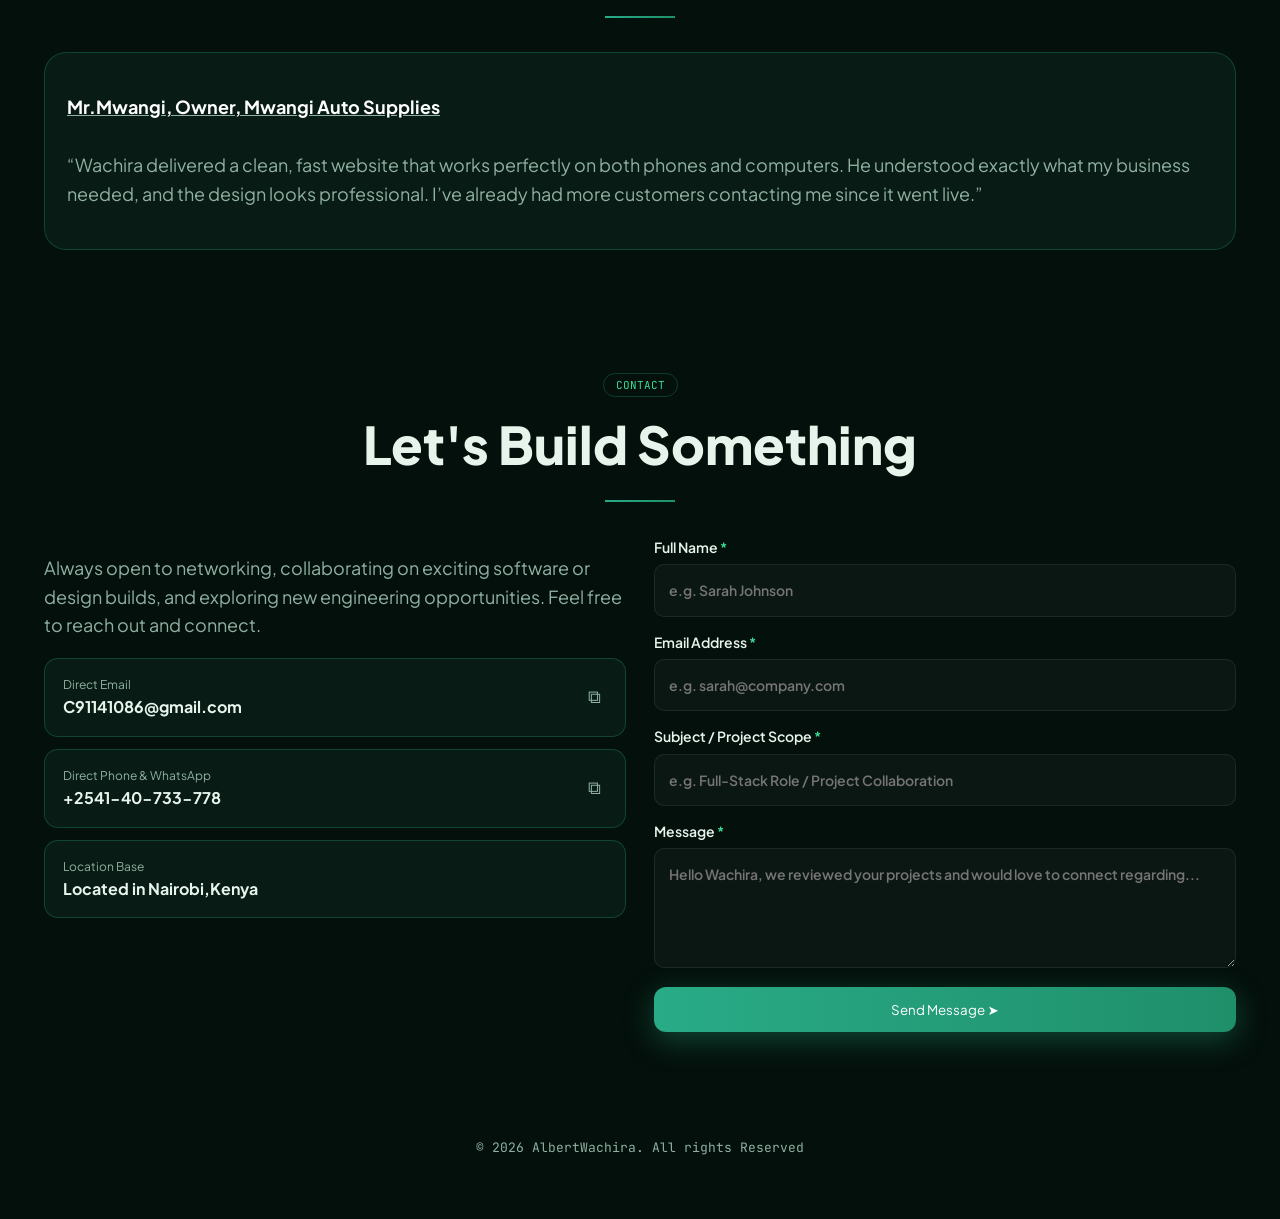
==== commit c8f9517e: "fix image paths" ====
--- a/wachira-portfolio/index.html
+++ b/wachira-portfolio/index.html
@@ -11,7 +11,7 @@
 <body>
 <div class="mist"></div><canvas id="sky"></canvas>
 <header>
-  <div class="logo"><img src="../images/ChatGPT Image Aug 20, 2026, 05_46_05 PM (1).png" alt="" width="65" height="70"></div>
+  <div class="logo"><img src="./images/logo.jpg" alt="" width="65" height="70"></div>
   <nav id="nav">
     <a href="#core" class="on">Core</a><a href="#about">About</a><a href="#projects">Projects</a><a href="#skills">Skills 3D</a><a href="#exp">Experience</a><a href="#honors">Honors</a><a href="#testi">Testimonials</a><a href="#contact" class="ct">Contact</a>
   </nav>
@@ -39,7 +39,7 @@
     <!-- <div class="modes"><button class="on" data-m="core">3D Quantum Core</button><button data-m="id">Holo Identity</button></div> -->
     <div class="stage">
       <!-- <div id="coreV"><div class="ring"></div><div class="orb"></div></div> -->
-      <div class="photo" id="idV"><div><br><small><img src="../images/Dofoto_20260329_093539762 (1).jpg" alt=""></small></div><div class="cap"></div></div>
+      <div class="photo" id="idV"><div><br><small><img src="./images/myself.jpg" alt=""></small></div><div class="cap"></div></div>
     </div>
   </div>
 </section>
@@ -90,7 +90,7 @@
 
 <section id="honors">
   <div class="sec-h"><span class="chip">CREDENTIALS</span><h2>Honors &amp; Certifications</h2><hr></div>
-  <div class="panel"><img src="../images/Screenshot_20260422_094824_com_android_chrome_ChromeTabbedActivity.jpg" alt="" width="300" height="250"</div>
+  <div class="panel"><img src="./images/certificate.jpg" alt="" width="300" height="250"</div>
 </section>
 <br><br>
 
